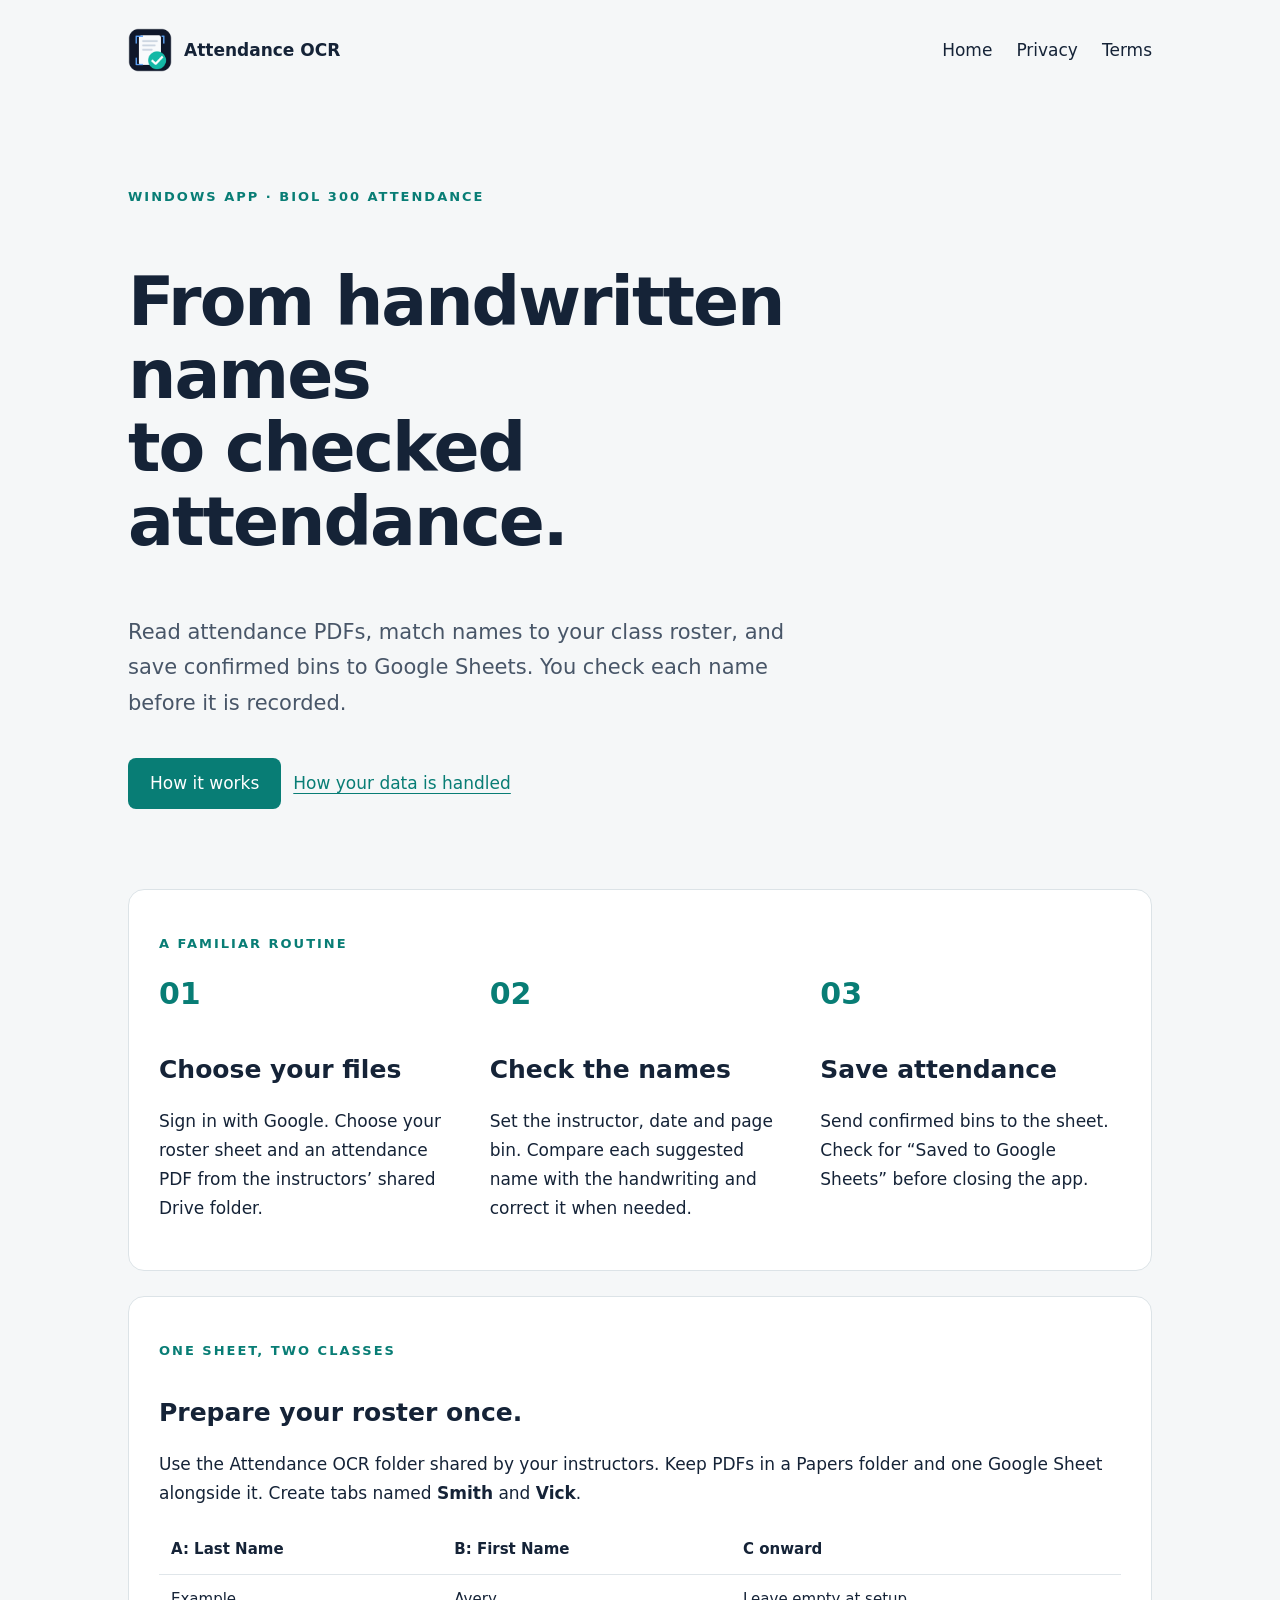
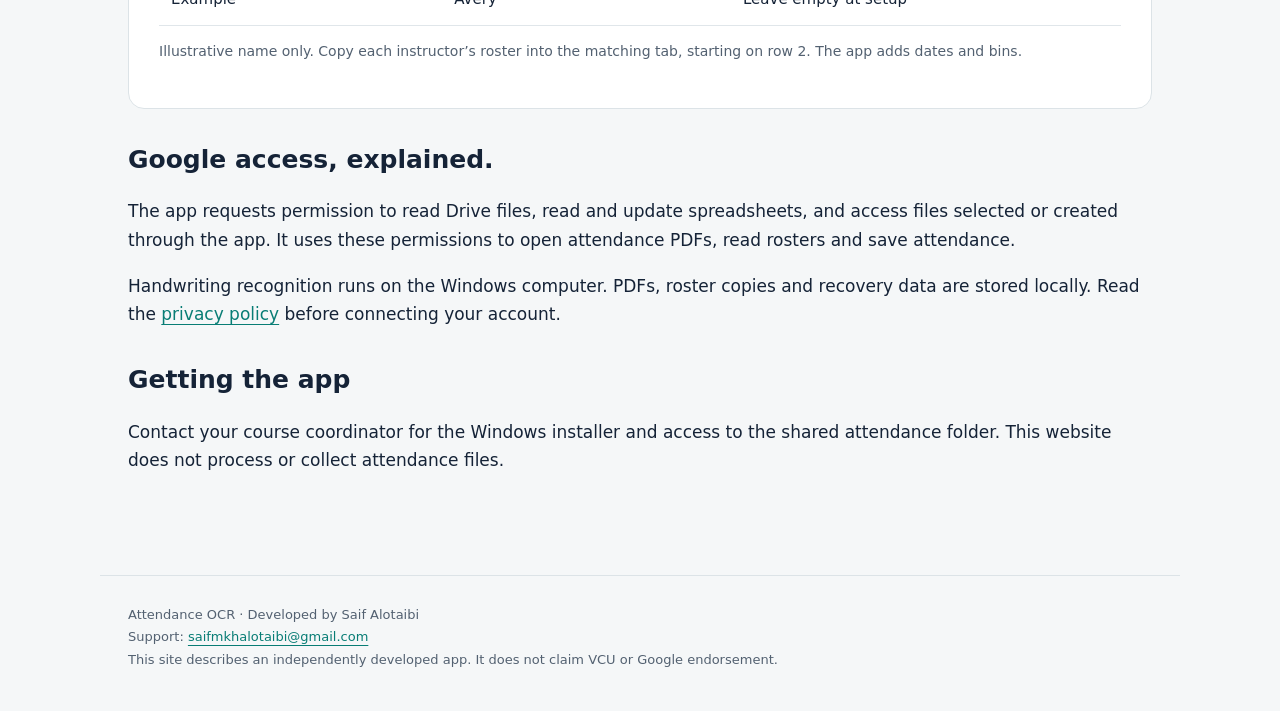
==== index.html @ 9a12d728 "Add files via upload" ====
<!doctype html><html lang="en"><head><meta charset="utf-8"><meta name="viewport" content="width=device-width,initial-scale=1"><title>Home | Attendance OCR</title><meta name="description" content="Attendance OCR for Windows: review handwritten attendance and save confirmed bins to Google Sheets."><link rel="icon" href="/logo.png"><link rel="stylesheet" href="/style.css"></head><body><header><a class="brand" href="/"><img src="/logo.png" alt="">Attendance OCR</a><nav aria-label="Main navigation"><a href="/">Home</a><a href="/privacy.html">Privacy</a><a href="/terms.html">Terms</a></nav></header><main><section class="hero"><p class="tag">Windows app · BIOL 300 attendance</p><h1>From handwritten names<br>to checked attendance.</h1><p class="lead">Read attendance PDFs, match names to your class roster, and save confirmed bins to Google Sheets. You check each name before it is recorded.</p><a class="button" href="#start">How it works</a><a href="/privacy.html">How your data is handled</a></section><section class="panel" id="start"><p class="tag">A familiar routine</p><div class="steps"><div><span class="number">01</span><h2>Choose your files</h2><p>Sign in with Google. Choose your roster sheet and an attendance PDF from the instructors’ shared Drive folder.</p></div><div><span class="number">02</span><h2>Check the names</h2><p>Set the instructor, date and page bin. Compare each suggested name with the handwriting and correct it when needed.</p></div><div><span class="number">03</span><h2>Save attendance</h2><p>Send confirmed bins to the sheet. Check for “Saved to Google Sheets” before closing the app.</p></div></div></section><section class="panel"><p class="tag">One sheet, two classes</p><h2>Prepare your roster once.</h2><p>Use the Attendance OCR folder shared by your instructors. Keep PDFs in a Papers folder and one Google Sheet alongside it. Create tabs named <strong>Smith</strong> and <strong>Vick</strong>.</p><table class="example"><thead><tr><th>A: Last Name</th><th>B: First Name</th><th>C onward</th></tr></thead><tbody><tr><td>Example</td><td>Avery</td><td>Leave empty at setup</td></tr></tbody></table><p class="small">Illustrative name only. Copy each instructor’s roster into the matching tab, starting on row 2. The app adds dates and bins.</p></section><section><h2>Google access, explained.</h2><p>The app requests permission to read Drive files, read and update spreadsheets, and access files selected or created through the app. It uses these permissions to open attendance PDFs, read rosters and save attendance.</p><p>Handwriting recognition runs on the Windows computer. PDFs, roster copies and recovery data are stored locally. Read the <a href="/privacy.html">privacy policy</a> before connecting your account.</p><h2>Getting the app</h2><p>Contact your course coordinator for the Windows installer and access to the shared attendance folder. This website does not process or collect attendance files.</p></section></main><footer>Attendance OCR · Developed by Saif Alotaibi<br>Support: <a href="mailto:saifmkhalotaibi@gmail.com">saifmkhalotaibi@gmail.com</a><br>This site describes an independently developed app. It does not claim VCU or Google endorsement.</footer></body></html>
---- style.css ----
*{box-sizing:border-box}body{margin:0;background:#f5f7f8;color:#152337;font:17px/1.7 system-ui,sans-serif}a{color:#087d75;text-underline-offset:4px}header,main,footer{max-width:1080px;margin:auto;padding:28px}header{display:flex;align-items:center;justify-content:space-between;gap:20px}nav{display:flex;gap:24px}header a{text-decoration:none;color:inherit} .brand{display:flex;align-items:center;gap:12px;font-weight:750} .brand img{width:44px}h1{font-size:clamp(38px,6vw,68px);line-height:1.08;letter-spacing:-2px;max-width:760px}h2{font-size:25px;line-height:1.3;margin-top:35px}.tag{color:#087d75;font-size:13px;font-weight:750;letter-spacing:2px;text-transform:uppercase}.hero{padding:45px 0 55px}.lead{font-size:21px;max-width:690px;color:#485668}.button{display:inline-block;background:#087d75;color:white;padding:11px 22px;border-radius:8px;text-decoration:none;margin:15px 12px 0 0}.panel{background:white;border:1px solid #dce3e7;border-radius:16px;padding:30px;margin:25px 0}.steps{display:grid;grid-template-columns:repeat(3,1fr);gap:30px}.number{color:#087d75;font-size:30px;font-weight:700}.legal{max-width:800px}.legal h1{font-size:46px}.example{border-collapse:collapse;width:100%;font-size:15px}td,th{text-align:left;padding:12px;border-bottom:1px solid #e0e6ea}footer{font-size:13px;color:#536171;border-top:1px solid #dce3e7;margin-top:55px;padding-bottom:40px}.small{font-size:14px;color:#536171}@media(max-width:650px){header{align-items:flex-start;flex-direction:column}nav{gap:20px}.steps{grid-template-columns:1fr}header,main,footer{padding:20px}.panel{padding:20px}}
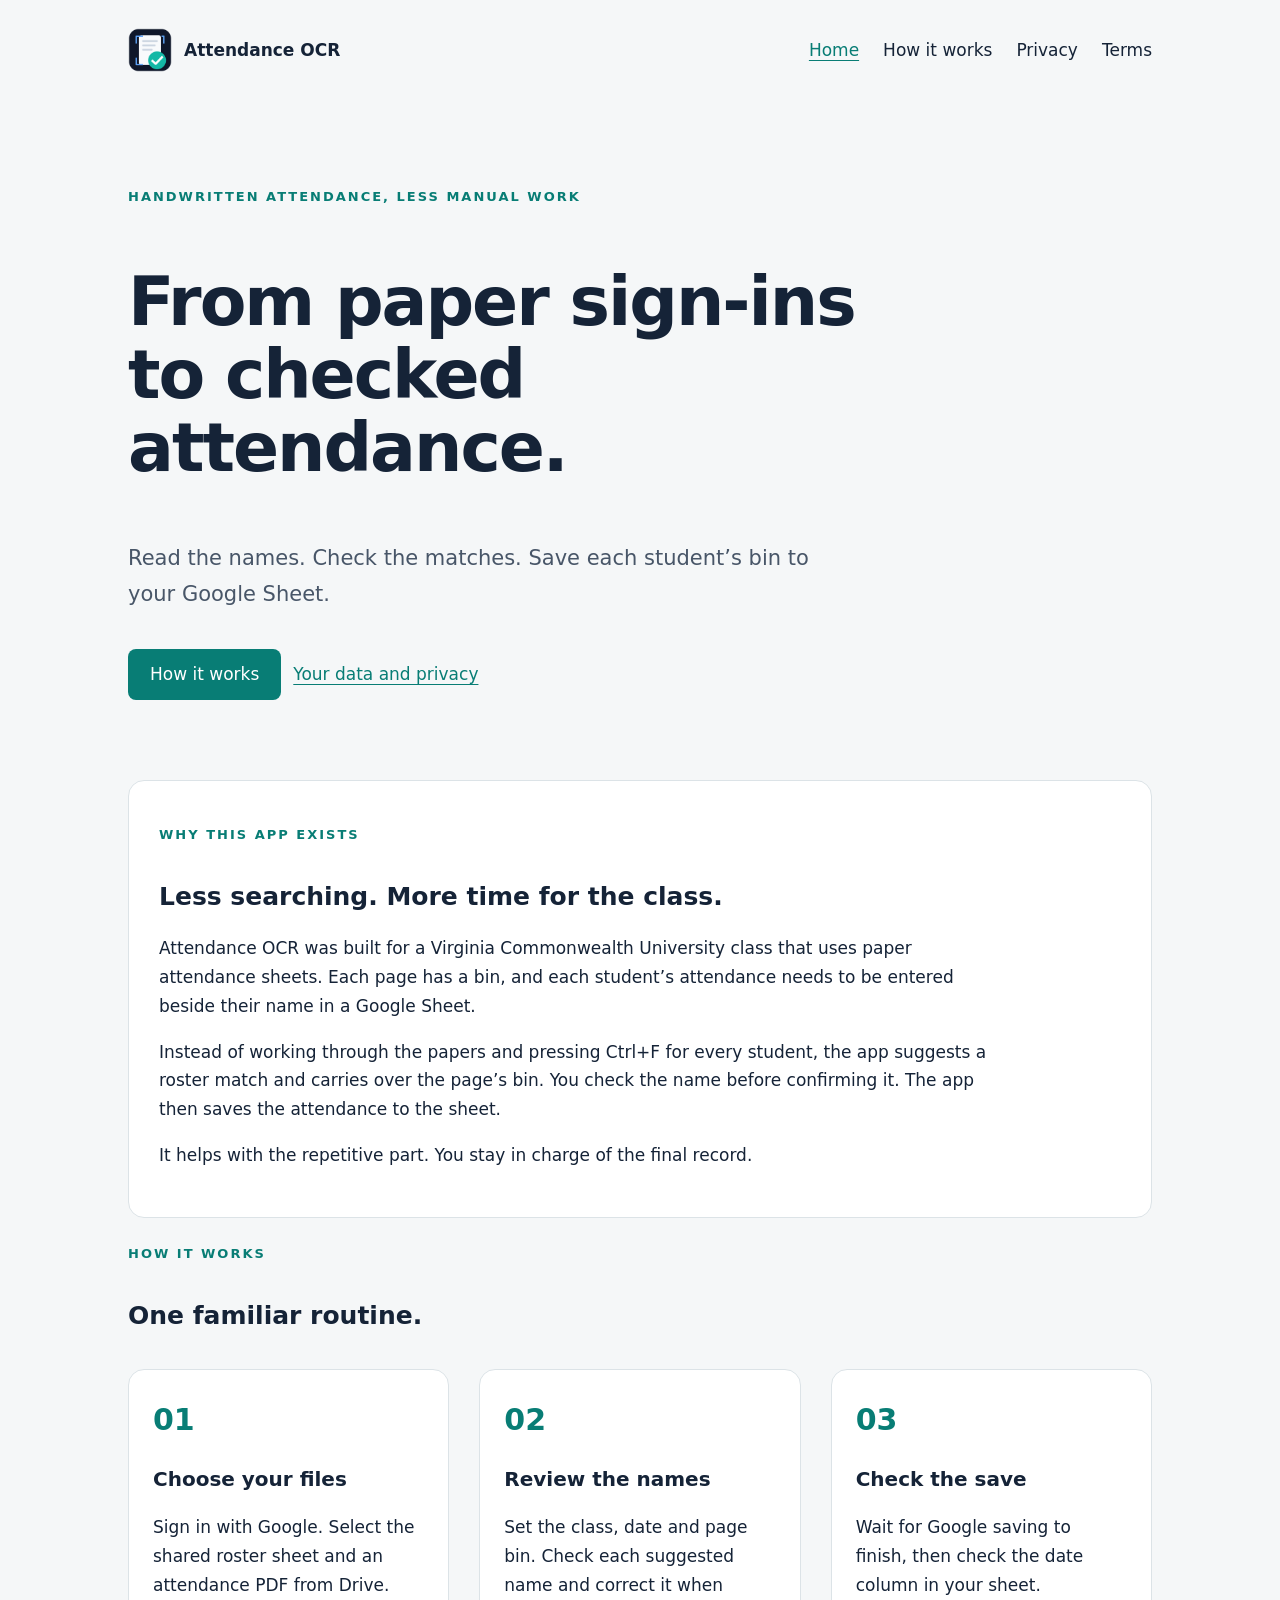
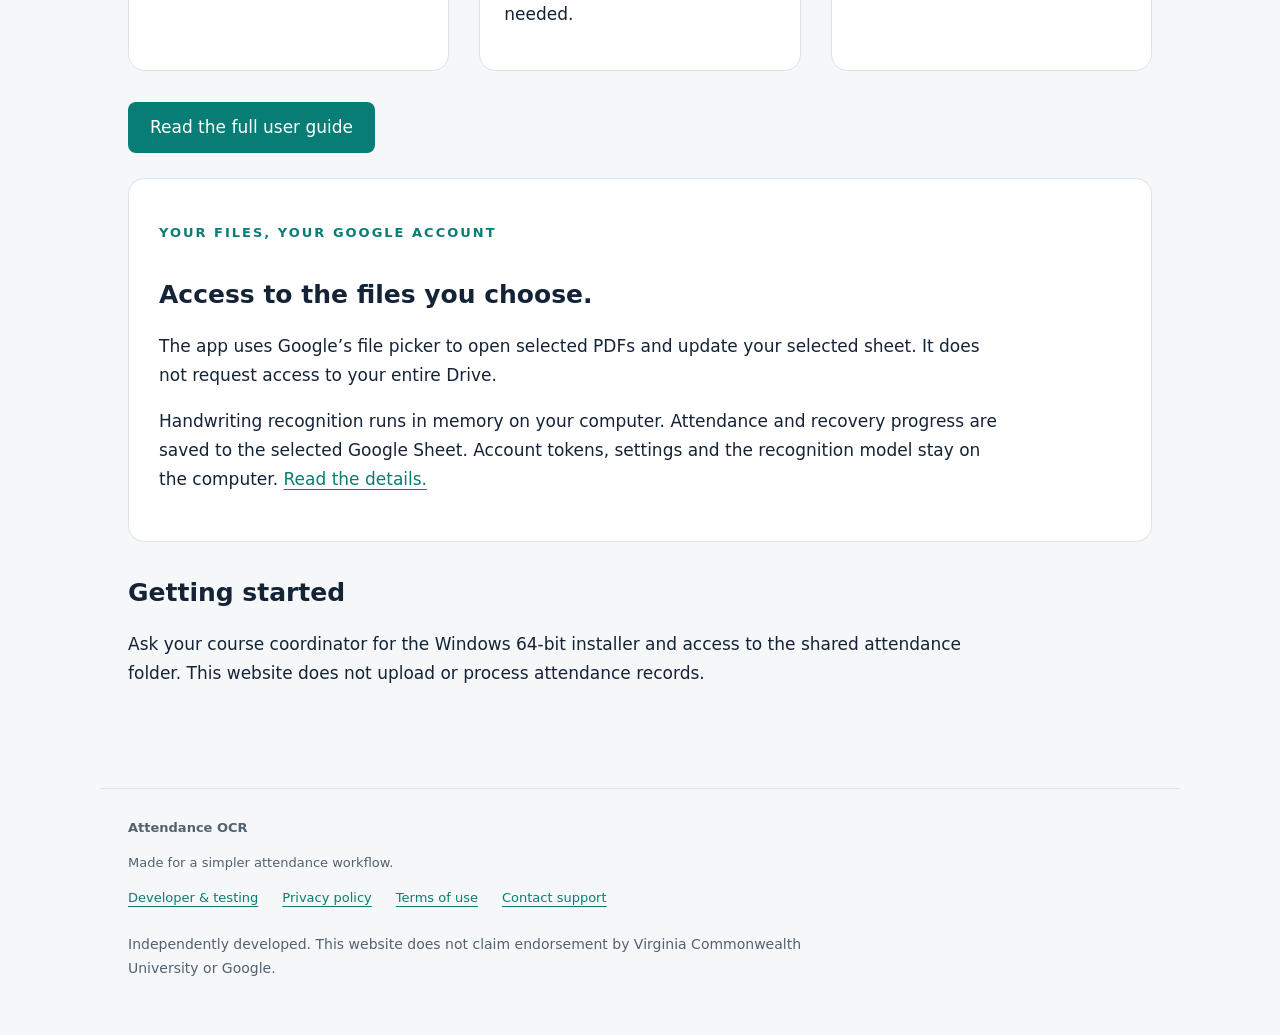
==== commit dd84c7a6: "Add files via upload" ====
--- a/index.html
+++ b/index.html
@@ -1 +1,6 @@
-<!doctype html><html lang="en"><head><meta charset="utf-8"><meta name="viewport" content="width=device-width,initial-scale=1"><title>Home | Attendance OCR</title><meta name="description" content="Attendance OCR for Windows: review handwritten attendance and save confirmed bins to Google Sheets."><link rel="icon" href="/logo.png"><link rel="stylesheet" href="/style.css"></head><body><header><a class="brand" href="/"><img src="/logo.png" alt="">Attendance OCR</a><nav aria-label="Main navigation"><a href="/">Home</a><a href="/privacy.html">Privacy</a><a href="/terms.html">Terms</a></nav></header><main><section class="hero"><p class="tag">Windows app · BIOL 300 attendance</p><h1>From handwritten names<br>to checked attendance.</h1><p class="lead">Read attendance PDFs, match names to your class roster, and save confirmed bins to Google Sheets. You check each name before it is recorded.</p><a class="button" href="#start">How it works</a><a href="/privacy.html">How your data is handled</a></section><section class="panel" id="start"><p class="tag">A familiar routine</p><div class="steps"><div><span class="number">01</span><h2>Choose your files</h2><p>Sign in with Google. Choose your roster sheet and an attendance PDF from the instructors’ shared Drive folder.</p></div><div><span class="number">02</span><h2>Check the names</h2><p>Set the instructor, date and page bin. Compare each suggested name with the handwriting and correct it when needed.</p></div><div><span class="number">03</span><h2>Save attendance</h2><p>Send confirmed bins to the sheet. Check for “Saved to Google Sheets” before closing the app.</p></div></div></section><section class="panel"><p class="tag">One sheet, two classes</p><h2>Prepare your roster once.</h2><p>Use the Attendance OCR folder shared by your instructors. Keep PDFs in a Papers folder and one Google Sheet alongside it. Create tabs named <strong>Smith</strong> and <strong>Vick</strong>.</p><table class="example"><thead><tr><th>A: Last Name</th><th>B: First Name</th><th>C onward</th></tr></thead><tbody><tr><td>Example</td><td>Avery</td><td>Leave empty at setup</td></tr></tbody></table><p class="small">Illustrative name only. Copy each instructor’s roster into the matching tab, starting on row 2. The app adds dates and bins.</p></section><section><h2>Google access, explained.</h2><p>The app requests permission to read Drive files, read and update spreadsheets, and access files selected or created through the app. It uses these permissions to open attendance PDFs, read rosters and save attendance.</p><p>Handwriting recognition runs on the Windows computer. PDFs, roster copies and recovery data are stored locally. Read the <a href="/privacy.html">privacy policy</a> before connecting your account.</p><h2>Getting the app</h2><p>Contact your course coordinator for the Windows installer and access to the shared attendance folder. This website does not process or collect attendance files.</p></section></main><footer>Attendance OCR · Developed by Saif Alotaibi<br>Support: <a href="mailto:saifmkhalotaibi@gmail.com">saifmkhalotaibi@gmail.com</a><br>This site describes an independently developed app. It does not claim VCU or Google endorsement.</footer></body></html>+<!doctype html><html lang="en"><head><meta charset="utf-8"><meta name="viewport" content="width=device-width,initial-scale=1"><title>Home | Attendance OCR</title><meta name="description" content="Attendance OCR for Windows. Review handwritten attendance, match roster names and save bins to Google Sheets."><link rel="icon" href="logo.png"><link rel="stylesheet" href="style.css"></head><body><a class="skip" href="#main">Skip to content</a><header><a class="brand" href="index.html"><img src="logo.png" alt="" width="44" height="44">Attendance OCR</a><nav aria-label="Main navigation"><a href="index.html" aria-current="page">Home</a><a href="guide.html">How it works</a><a href="privacy.html">Privacy</a><a href="terms.html">Terms</a></nav></header><main id="main">
+<section class="hero"><p class="tag">Handwritten attendance, less manual work</p><h1>From paper sign-ins<br>to checked attendance.</h1><p class="lead">Read the names. Check the matches. Save each student’s bin to your Google Sheet.</p><a class="button" href="guide.html">How it works</a><a class="secondary" href="privacy.html">Your data and privacy</a></section>
+<section class="panel" id="why"><p class="tag">Why this app exists</p><h2>Less searching. More time for the class.</h2><p>Attendance OCR was built for a Virginia Commonwealth University class that uses paper attendance sheets. Each page has a bin, and each student’s attendance needs to be entered beside their name in a Google Sheet.</p><p>Instead of working through the papers and pressing Ctrl+F for every student, the app suggests a roster match and carries over the page’s bin. You check the name before confirming it. The app then saves the attendance to the sheet.</p><p>It helps with the repetitive part. You stay in charge of the final record.</p></section>
+<section id="how"><p class="tag">How it works</p><h2>One familiar routine.</h2><div class="steps"><article class="panel"><span class="number">01</span><h3>Choose your files</h3><p>Sign in with Google. Select the shared roster sheet and an attendance PDF from Drive.</p></article><article class="panel"><span class="number">02</span><h3>Review the names</h3><p>Set the class, date and page bin. Check each suggested name and correct it when needed.</p></article><article class="panel"><span class="number">03</span><h3>Check the save</h3><p>Wait for Google saving to finish, then check the date column in your sheet.</p></article></div><a class="button" href="guide.html">Read the full user guide</a></section>
+<section class="panel"><p class="tag">Your files, your Google account</p><h2>Access to the files you choose.</h2><p>The app uses Google’s file picker to open selected PDFs and update your selected sheet. It does not request access to your entire Drive.</p><p>Handwriting recognition runs in memory on your computer. Attendance and recovery progress are saved to the selected Google Sheet. Account tokens, settings and the recognition model stay on the computer. <a href="privacy.html">Read the details.</a></p></section>
+<section><h2>Getting started</h2><p>Ask your course coordinator for the Windows 64-bit installer and access to the shared attendance folder. This website does not upload or process attendance records.</p></section></main><footer><div><strong>Attendance OCR</strong><p>Made for a simpler attendance workflow.</p></div><div class="footer-links"><a href="testing.html">Developer &amp; testing</a><a href="privacy.html">Privacy policy</a><a href="terms.html">Terms of use</a><a href="mailto:saifmkhalotaibi@gmail.com">Contact support</a></div><p class="small disclaimer">Independently developed. This website does not claim endorsement by Virginia Commonwealth University or Google.</p></footer></body></html>
--- a/style.css
+++ b/style.css
@@ -1 +1,2 @@
-*{box-sizing:border-box}body{margin:0;background:#f5f7f8;color:#152337;font:17px/1.7 system-ui,sans-serif}a{color:#087d75;text-underline-offset:4px}header,main,footer{max-width:1080px;margin:auto;padding:28px}header{display:flex;align-items:center;justify-content:space-between;gap:20px}nav{display:flex;gap:24px}header a{text-decoration:none;color:inherit} .brand{display:flex;align-items:center;gap:12px;font-weight:750} .brand img{width:44px}h1{font-size:clamp(38px,6vw,68px);line-height:1.08;letter-spacing:-2px;max-width:760px}h2{font-size:25px;line-height:1.3;margin-top:35px}.tag{color:#087d75;font-size:13px;font-weight:750;letter-spacing:2px;text-transform:uppercase}.hero{padding:45px 0 55px}.lead{font-size:21px;max-width:690px;color:#485668}.button{display:inline-block;background:#087d75;color:white;padding:11px 22px;border-radius:8px;text-decoration:none;margin:15px 12px 0 0}.panel{background:white;border:1px solid #dce3e7;border-radius:16px;padding:30px;margin:25px 0}.steps{display:grid;grid-template-columns:repeat(3,1fr);gap:30px}.number{color:#087d75;font-size:30px;font-weight:700}.legal{max-width:800px}.legal h1{font-size:46px}.example{border-collapse:collapse;width:100%;font-size:15px}td,th{text-align:left;padding:12px;border-bottom:1px solid #e0e6ea}footer{font-size:13px;color:#536171;border-top:1px solid #dce3e7;margin-top:55px;padding-bottom:40px}.small{font-size:14px;color:#536171}@media(max-width:650px){header{align-items:flex-start;flex-direction:column}nav{gap:20px}.steps{grid-template-columns:1fr}header,main,footer{padding:20px}.panel{padding:20px}}+*{box-sizing:border-box}body{margin:0;background:#f5f7f8;color:#152337;font:17px/1.7 system-ui,sans-serif}a{color:#087d75;text-underline-offset:4px}header,main,footer{max-width:1080px;margin:auto;padding:28px}header{display:flex;align-items:center;justify-content:space-between;gap:20px}nav{display:flex;gap:24px}header a{text-decoration:none;color:inherit} .brand{display:flex;align-items:center;gap:12px;font-weight:750} .brand img{width:44px}h1{font-size:clamp(38px,6vw,68px);line-height:1.08;letter-spacing:-2px;max-width:760px}h2{font-size:25px;line-height:1.3;margin-top:35px}.tag{color:#087d75;font-size:13px;font-weight:750;letter-spacing:2px;text-transform:uppercase}.hero{padding:45px 0 55px}.lead{font-size:21px;max-width:690px;color:#485668}.button{display:inline-block;background:#087d75;color:white;padding:11px 22px;border-radius:8px;text-decoration:none;margin:15px 12px 0 0}.panel{background:white;border:1px solid #dce3e7;border-radius:16px;padding:30px;margin:25px 0}.steps{display:grid;grid-template-columns:repeat(3,1fr);gap:30px}.number{color:#087d75;font-size:30px;font-weight:700}.legal{max-width:800px}.legal h1{font-size:46px}.example{border-collapse:collapse;width:100%;font-size:15px}td,th{text-align:left;padding:12px;border-bottom:1px solid #e0e6ea}footer{font-size:13px;color:#536171;border-top:1px solid #dce3e7;margin-top:55px;padding-bottom:40px}.small{font-size:14px;color:#536171}@media(max-width:650px){header{align-items:flex-start;flex-direction:column}nav{gap:20px}.steps{grid-template-columns:1fr}header,main,footer{padding:20px}.panel{padding:20px}}
+html{scroll-behavior:smooth;scroll-padding-top:24px}nav{flex-wrap:wrap;gap:12px 24px}nav a[aria-current=page]{color:#087d75;text-decoration:underline}h3{font-size:20px;line-height:1.4}p{max-width:78ch}.steps .panel{margin:16px 0;padding:24px}.intro{padding:28px 0}.intro h1{font-size:clamp(36px,5vw,58px)}.contents{display:flex;flex-wrap:wrap;gap:12px 24px}.guide{max-width:850px}.guide section{margin:46px 0;padding-top:6px;border-top:1px solid #dce3e7}.guide li{margin:10px 0}.guide h2{margin-top:26px}.table-wrap{overflow-x:auto}table{width:100%;border-collapse:collapse;font-size:15px}caption{text-align:left;font-weight:700;padding:12px 0}th{vertical-align:top}thead{background:#e7eeef}.sheet-example{background:white}code{overflow-wrap:anywhere;font-size:.9em;background:#e9eef0;padding:2px 5px;border-radius:4px}dt{font-weight:700;margin-top:18px}dd{margin:4px 0 12px;color:#485668}.note{background:#e7f2ef;border-left:4px solid #087d75;border-radius:8px;padding:16px 24px;margin:24px 0}.note h3{margin-top:0}.footer-links{display:flex;flex-wrap:wrap;gap:12px 24px}.disclaimer{margin-top:24px}.secondary{display:inline-block}.skip{position:absolute;top:-100px;left:12px;background:#fff;padding:12px;z-index:5}.skip:focus{top:8px}:focus-visible{outline:3px solid #a65d00;outline-offset:4px}.legal{max-width:850px}.legal h1{font-size:clamp(36px,5vw,46px)}li{padding-left:3px}@media(max-width:650px){.hero{padding:20px 0 30px}h1{letter-spacing:-1px}table{font-size:14px}.footer-links{flex-direction:column}}@media(prefers-reduced-motion:reduce){html{scroll-behavior:auto}}@media print{header,footer,.contents,.skip{display:none}body{background:white;font-size:11pt}main{padding:0}h1{font-size:28pt}.guide section{break-inside:auto}a{color:inherit}}
